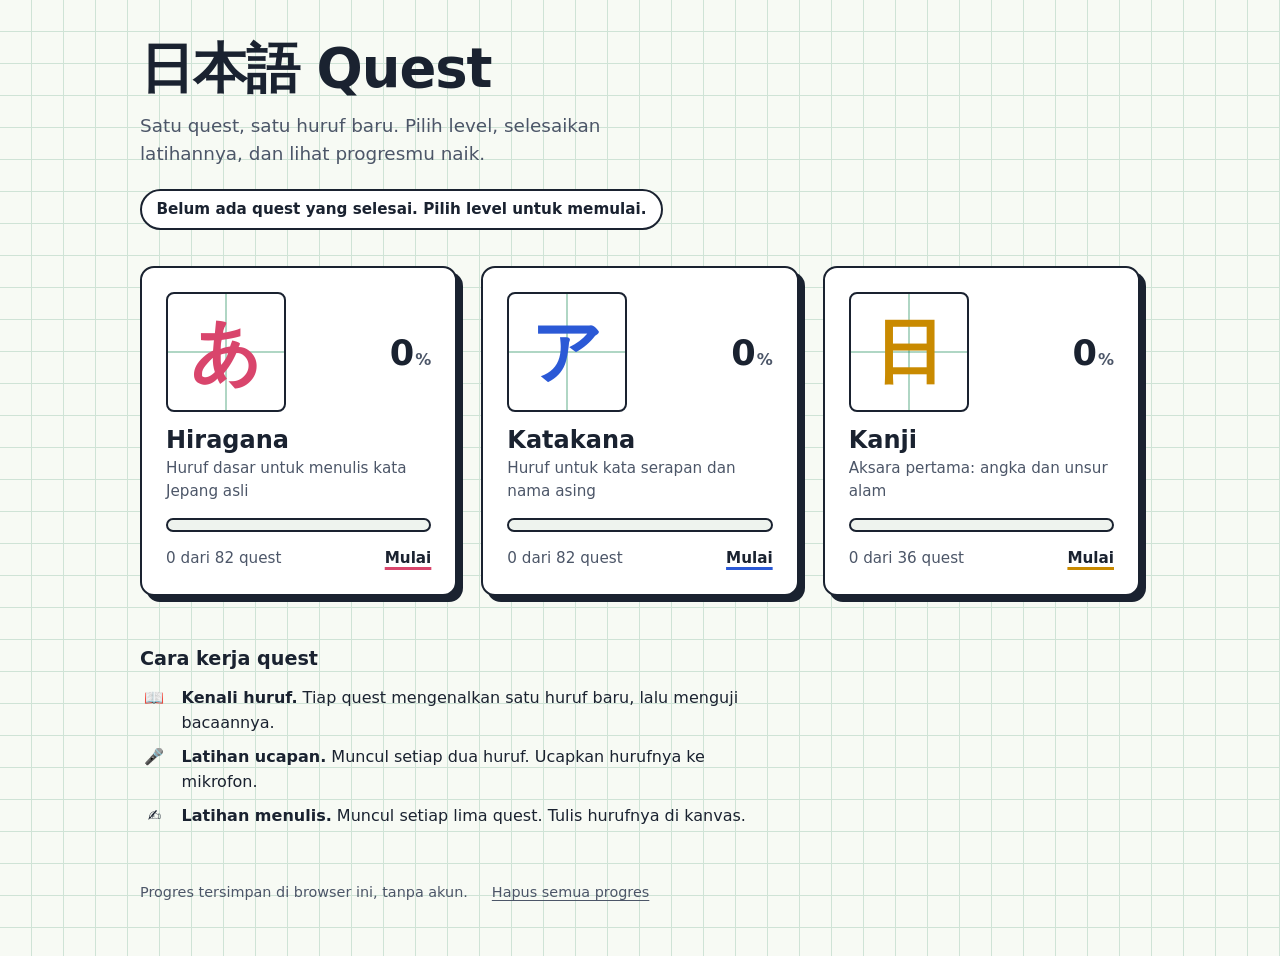
==== quest.html @ f3e1955c "Upload lewat termux" ====
<!doctype html>
<html lang="id">
<head>
  <meta charset="utf-8">
  <meta name="viewport" content="width=device-width, initial-scale=1">
  <title>Quest: Nihongo Quest</title>
  <meta name="theme-color" content="#f7faf4">
  <link rel="icon" href="data:image/svg+xml,%3Csvg xmlns='http://www.w3.org/2000/svg' viewBox='0 0 64 64'%3E%3Crect width='64' height='64' rx='14' fill='%23d9456c'/%3E%3Ctext x='32' y='47' font-size='42' text-anchor='middle' fill='white'%3E%E3%81%82%3C/text%3E%3C/svg%3E">
  <link rel="stylesheet" href="css/style.css">
</head>
<body class="page-quest">
  <div class="quest-shell">
    <header class="topbar">
      <a class="back" href="index.html" aria-label="Kembali ke Dashboard"><span aria-hidden="true">←</span> Dashboard</a>
      <h1 class="quest-title" id="levelTitle">Memuat</h1>
      <span class="counter" id="counter" aria-live="polite"></span>
    </header>

    <div class="progress" id="progressBar" role="progressbar" aria-label="Progres level" aria-valuemin="0" aria-valuemax="100" aria-valuenow="0">
      <div class="progress-fill" id="progressFill"></div>
    </div>

    <ol class="path" id="path" aria-label="Peta quest"></ol>

    <main class="stage" id="stage"></main>
  </div>

  <noscript><p class="noscript">Nihongo Quest membutuhkan JavaScript. Aktifkan JavaScript di browser lalu muat ulang halaman.</p></noscript>

  <script src="js/data.js"></script>
  <script src="js/ui.js"></script>
  <script src="js/storage.js"></script>
  <script src="js/checkers.js"></script>
  <script src="js/quests.js"></script>
  <script src="js/quest.js"></script>
</body>
</html>
---- css/style.css ----
/*
 * Nihongo Quest — gaya kertas latihan menulis (genkōyōshi).
 * Satu hal yang dibuat menonjol: kotak huruf berpanduan silang di setiap kartu level.
 * Semuanya selain itu sengaja tenang.
 */
:root {
  --paper: #f7faf4;
  --grid: #cfe3d6;
  --card: #ffffff;
  --ink: #1a2230;
  --ink-soft: #4c5668;
  --ink-faint: #8791a1;
  --line: #1a2230;
  --ok: #1b8a57;
  --ok-bg: #e2f5ea;
  --bad: #d23b3b;
  --bad-bg: #fdeaea;
  --accent: #d9456c;
  --radius: 14px;
  --font-ui: ui-rounded, "Hiragino Maru Gothic ProN", "Segoe UI", system-ui, -apple-system, Roboto, "Noto Sans", sans-serif;
  --font-jp: "Hiragino Sans", "Hiragino Kaku Gothic ProN", "Yu Gothic", "YuGothic", "Meiryo", "Noto Sans JP", "Noto Sans CJK JP", "Source Han Sans", sans-serif;
}

*, *::before, *::after { box-sizing: border-box; }
html { -webkit-text-size-adjust: 100%; }
body {
  margin: 0;
  min-height: 100vh;
  font-family: var(--font-ui);
  font-size: 1rem;
  line-height: 1.55;
  color: var(--ink);
  background-color: var(--paper);
  /* kertas kotak-kotak ala buku latihan menulis */
  background-image:
    linear-gradient(var(--grid) 1px, transparent 1px),
    linear-gradient(90deg, var(--grid) 1px, transparent 1px);
  background-size: 32px 32px;
  background-position: -1px -1px;
}
[lang="ja"] { font-family: var(--font-jp); }
a { color: inherit; }
button { font: inherit; color: inherit; cursor: pointer; }
:focus-visible { outline: 3px solid var(--accent); outline-offset: 3px; }
.visually-hidden { position: absolute; width: 1px; height: 1px; overflow: hidden; clip: rect(0 0 0 0); white-space: nowrap; }
.noscript { max-width: 36rem; margin: 2rem auto; padding: 1rem; background: var(--card); border: 2px solid var(--ink); border-radius: var(--radius); }

/* ---------- Tombol ---------- */
.btn {
  display: inline-flex; align-items: center; justify-content: center; gap: .5rem;
  min-height: 48px; padding: .6rem 1.4rem;
  border: 2px solid var(--ink); border-radius: 12px;
  background: var(--card); font-weight: 700; text-decoration: none;
  box-shadow: 0 3px 0 var(--ink);
  transition: transform .1s, box-shadow .1s;
}
.btn:hover { transform: translateY(-1px); box-shadow: 0 4px 0 var(--ink); }
.btn:active { transform: translateY(3px); box-shadow: 0 0 0 var(--ink); }
.btn.primary { background: var(--accent); color: #fff; }
.btn.ghost { background: var(--card); }
.btn:disabled { opacity: .45; cursor: not-allowed; transform: none; box-shadow: 0 3px 0 var(--ink); }
.link-btn { background: none; border: 0; padding: .25rem; text-decoration: underline; text-underline-offset: 3px; color: var(--ink-soft); }
.link-btn:hover { color: var(--ink); }

/* ================= DASHBOARD ================= */
.shell { max-width: 1040px; margin: 0 auto; padding: 2.5rem 1.25rem 3rem; }

.hero { max-width: 40rem; margin-bottom: 2.25rem; }
.brand { margin: 0; font-size: clamp(2.2rem, 6vw, 3.4rem); line-height: 1.05; letter-spacing: -.02em; }
.brand [lang="ja"] { font-weight: 800; }
.lead { margin: .9rem 0 0; font-size: 1.15rem; color: var(--ink-soft); max-width: 34rem; }
.stats {
  display: inline-block; margin: 1.25rem 0 0; padding: .45rem .9rem;
  background: var(--card); border: 2px solid var(--ink); border-radius: 999px;
  font-size: .95rem; font-weight: 600;
}

.levels { list-style: none; margin: 0; padding: 0; display: grid; gap: 1.5rem; grid-template-columns: 1fr; }

.level-card {
  position: relative; display: grid; gap: .9rem 1.1rem; align-items: center;
  grid-template-columns: 96px 1fr auto;
  grid-template-areas: "cell body pct" "bar bar bar" "meta meta meta";
  padding: 1.25rem; height: 100%;
  background: var(--card); border: 2px solid var(--ink); border-radius: var(--radius);
  box-shadow: 6px 6px 0 var(--ink); text-decoration: none; color: inherit;
  transition: transform .15s, box-shadow .15s;
}
.level-card:hover, .level-card:focus-visible { transform: translate(-2px, -2px); box-shadow: 8px 8px 0 var(--accent); }
.level-card:active { transform: translate(3px, 3px); box-shadow: 3px 3px 0 var(--ink); }

/* kotak huruf bergaya kertas latihan: garis silang putus-putus + huruf berwarna */
.cell {
  grid-area: cell; position: relative; display: grid; place-items: center;
  width: 96px; height: 96px;
  font-size: 3.4rem; font-weight: 700; line-height: 1; color: var(--accent);
  background:
    linear-gradient(to right, transparent calc(50% - 1px), rgba(27, 138, 87, .35) calc(50% - 1px) calc(50% + 1px), transparent calc(50% + 1px)),
    linear-gradient(to bottom, transparent calc(50% - 1px), rgba(27, 138, 87, .35) calc(50% - 1px) calc(50% + 1px), transparent calc(50% + 1px)),
    #fff;
  border: 2px solid var(--ink); border-radius: 8px;
}
.level-body { grid-area: body; display: grid; gap: .15rem; min-width: 0; }
.level-name { font-size: 1.5rem; font-weight: 800; line-height: 1.15; }
.level-desc { color: var(--ink-soft); font-size: .95rem; }
.pct { grid-area: pct; font-size: 2.2rem; font-weight: 800; line-height: 1; font-variant-numeric: tabular-nums; }
.pct small { font-size: 1rem; margin-left: 1px; color: var(--ink-soft); }

.bar { grid-area: bar; display: block; height: 14px; border: 2px solid var(--ink); border-radius: 999px; background: #eef3ee; overflow: hidden; }
.bar-fill { display: block; height: 100%; width: 0; background: var(--accent); transition: width .7s cubic-bezier(.2, .8, .2, 1); }

.level-meta { grid-area: meta; display: flex; justify-content: space-between; gap: 1rem; font-size: .95rem; color: var(--ink-soft); }
.cta { font-weight: 800; color: var(--ink); text-decoration: underline; text-decoration-color: var(--accent); text-decoration-thickness: 3px; text-underline-offset: 4px; }

.badge {
  position: absolute; top: -13px; right: 14px; padding: .15rem .7rem;
  background: var(--ink); color: #fff; border-radius: 999px; font-size: .8rem; font-weight: 700;
}

.howto { margin-top: 3rem; max-width: 40rem; }
.howto h2 { margin: 0 0 .75rem; font-size: 1.2rem; }
.howto ul { list-style: none; margin: 0; padding: 0; display: grid; gap: .6rem; }
.howto li { display: flex; gap: .8rem; align-items: baseline; }
.mark { flex: none; width: 1.8rem; text-align: center; }

.foot { margin-top: 3rem; display: flex; flex-wrap: wrap; gap: .5rem 1.25rem; align-items: center; color: var(--ink-soft); font-size: .9rem; }
.foot p { margin: 0; }

@media (min-width: 900px) {
  .levels { grid-template-columns: repeat(3, 1fr); }
  .level-card {
    grid-template-columns: 1fr auto;
    grid-template-areas: "cell pct" "body body" "bar bar" "meta meta";
    padding: 1.5rem;
  }
  .cell { width: 120px; height: 120px; font-size: 4.4rem; }
}

/* ================= QUEST ================= */
.quest-shell { max-width: 640px; margin: 0 auto; padding: 1rem 1rem 3rem; }

.topbar { display: grid; grid-template-columns: 1fr auto 1fr; align-items: center; gap: .5rem; margin-bottom: .75rem; }
.back { justify-self: start; display: inline-flex; gap: .4rem; padding: .4rem .7rem; margin-left: -.7rem; border-radius: 10px; font-weight: 700; text-decoration: none; }
.back:hover { background: rgba(26, 34, 48, .08); }
.quest-title { margin: 0; font-size: 1.15rem; font-weight: 800; }
.counter { justify-self: end; font-size: .9rem; font-weight: 700; color: var(--ink-soft); font-variant-numeric: tabular-nums; }

.progress { height: 14px; border: 2px solid var(--ink); border-radius: 999px; background: #fff; overflow: hidden; }
.progress-fill { height: 100%; width: 0; background: var(--accent); transition: width .5s cubic-bezier(.2, .8, .2, 1); }

.path {
  position: relative; display: flex; gap: .4rem; list-style: none; margin: .9rem 0 1.25rem; padding: .35rem .1rem .6rem;
  overflow-x: auto; scrollbar-width: thin;
}
.chip {
  flex: none; display: grid; place-items: center; width: 38px; height: 38px;
  border: 2px solid var(--ink-faint); border-radius: 8px; background: #fff; color: var(--ink-faint);
  font-size: 1.05rem; font-weight: 700; line-height: 1; user-select: none;
}
.chip.speak, .chip.write { border-radius: 50%; font-size: .95rem; }
.chip.done { border-color: var(--ok); background: var(--ok-bg); color: var(--ok); }
.chip.current { border-color: var(--ink); color: var(--ink); background: #fff; box-shadow: 0 3px 0 var(--accent); transform: translateY(-2px); }
.chip.current.done { color: var(--ok); }

.stage { outline: none; }
.card {
  position: relative; padding: 1.5rem 1.25rem 1.5rem; text-align: center;
  background: var(--card); border: 2px solid var(--ink); border-radius: var(--radius); box-shadow: 6px 6px 0 var(--ink);
}
.kicker { margin: 0 0 .25rem; font-weight: 700; color: var(--accent); }

/* huruf besar di kotak berpanduan silang */
.glyph {
  position: relative; display: grid; place-items: center; width: min(62vw, 220px); aspect-ratio: 1; margin: .5rem auto 1rem;
  font-size: min(36vw, 132px); line-height: 1; font-weight: 600; color: var(--ink);
  background:
    linear-gradient(to right, transparent calc(50% - 1px), rgba(27, 138, 87, .3) calc(50% - 1px) calc(50% + 1px), transparent calc(50% + 1px)),
    linear-gradient(to bottom, transparent calc(50% - 1px), rgba(27, 138, 87, .3) calc(50% - 1px) calc(50% + 1px), transparent calc(50% + 1px)),
    #fff;
  border: 2px solid var(--ink); border-radius: 10px;
}
.glyph.small { width: 120px; font-size: 72px; margin-bottom: .75rem; }

.meaning { display: grid; gap: .1rem; margin: 0 0 1rem; }
.meaning strong { font-size: 1.9rem; line-height: 1.2; }
.meaning span { color: var(--ink-soft); }
.meaning.inline { margin-bottom: 1rem; }
.meaning.inline strong { font-size: 1.3rem; }
.question { margin: 0 0 1rem; font-size: 1.3rem; line-height: 1.3; }
.tip { margin: 1rem auto 0; max-width: 28rem; color: var(--ink-soft); font-size: .95rem; }

.actions { display: flex; flex-wrap: wrap; justify-content: center; gap: .75rem; margin-top: 1rem; }
.actions.stack { flex-direction: column; align-items: stretch; max-width: 20rem; margin-inline: auto; }

/* ---------- Pilihan jawaban ---------- */
.options { display: grid; grid-template-columns: 1fr 1fr; gap: .8rem; margin-top: .5rem; }
.option {
  position: relative; display: flex; align-items: center; justify-content: center; min-height: 72px; padding: .6rem .8rem;
  background: var(--card); border: 3px solid var(--ink); border-radius: 12px; box-shadow: 0 3px 0 var(--ink);
  font-size: 1.25rem; font-weight: 800; transition: transform .1s, box-shadow .1s, border-color .15s, background-color .15s;
}
.option:hover { transform: translateY(-1px); box-shadow: 0 4px 0 var(--ink); }
.opt-key { position: absolute; left: 8px; top: 5px; font-size: .75rem; font-weight: 700; color: var(--ink-faint); }
.opt-label { line-height: 1.2; }
.options.locked .option { pointer-events: none; }
.option.dim { opacity: .4; }
.option.correct { border-color: var(--ok); background: var(--ok-bg); box-shadow: 0 3px 0 var(--ok); opacity: 1; }
.option.wrong { border-color: var(--bad); background: var(--bad-bg); box-shadow: 0 3px 0 var(--bad); animation: shake .45s; }
.options.shuffled .option { animation: rise .35s both; animation-delay: var(--d, 0ms); }

/* ---------- Centang animasi ---------- */
.tick {
  position: absolute; top: -14px; right: -10px; width: 34px; height: 34px; display: none;
  transform: scale(0); pointer-events: none;
}
.tick svg { width: 100%; height: 100%; display: block; }
.tick circle { fill: var(--ok); }
.tick path { fill: none; stroke: #fff; stroke-width: 5; stroke-linecap: round; stroke-linejoin: round; stroke-dasharray: 1; stroke-dashoffset: 1; }
.tick.big { width: 56px; height: 56px; top: -20px; right: -14px; }
.correct > .tick { display: block; animation: pop .4s cubic-bezier(.2, 1.5, .4, 1) forwards; }
.correct > .tick path { animation: draw .45s .12s ease-out forwards; }

/* ---------- Umpan balik ---------- */
.feedback { min-height: 1.5rem; margin-top: 1rem; font-weight: 700; }
.feedback.ok { color: var(--ok); }
.feedback.bad { color: var(--bad); }
.next { margin-top: 1rem; min-width: 12rem; }

/* ---------- Ucapan ---------- */
.mic-wrap { position: relative; display: inline-block; margin-top: 1.25rem; padding: .5rem; border: 3px solid transparent; border-radius: 22px; }
.mic-wrap.correct { border-color: var(--ok); background: var(--ok-bg); }
.mic {
  display: grid; place-items: center; gap: .15rem; width: 132px; height: 132px; padding: .5rem;
  background: var(--accent); color: #fff; border: 2px solid var(--ink); border-radius: 50%; box-shadow: 0 4px 0 var(--ink);
}
.mic:disabled { opacity: .45; cursor: not-allowed; }
.mic-icon { font-size: 2.4rem; line-height: 1; }
.mic-label { font-size: .85rem; font-weight: 700; line-height: 1.2; }
.mic.listening { animation: pulse 1.2s infinite; }
.mic-status { min-height: 1.5rem; margin: .9rem 0 0; color: var(--ink-soft); }
.heard { min-height: 1.4rem; margin: .25rem 0 0; font-weight: 600; }

/* ---------- Menulis ---------- */
.canvas-wrap {
  position: relative; width: min(100%, 380px); aspect-ratio: 1; margin: 0 auto;
  background: #fffffa; border: 3px solid var(--ink); border-radius: 16px; touch-action: none;
}
.canvas-wrap canvas { position: absolute; inset: 0; width: 100%; height: 100%; border-radius: 13px; }
.canvas-wrap .ink { cursor: crosshair; touch-action: none; }
.canvas-wrap.correct { border-color: var(--ok); box-shadow: 0 0 0 5px var(--ok-bg); }
.canvas-wrap.wrong { animation: shake .45s; }

.done-card .glyph { color: var(--accent); }

/* ---------- Animasi ---------- */
@keyframes pop { from { transform: scale(0); } to { transform: scale(1); } }
@keyframes draw { to { stroke-dashoffset: 0; } }
@keyframes shake { 0%, 100% { transform: translateX(0); } 20% { transform: translateX(-7px); } 40% { transform: translateX(7px); } 60% { transform: translateX(-5px); } 80% { transform: translateX(5px); } }
@keyframes rise { from { opacity: 0; transform: translateY(10px) scale(.96); } to { opacity: 1; transform: none; } }
@keyframes pulse { 0% { box-shadow: 0 4px 0 var(--ink), 0 0 0 0 rgba(217, 69, 108, .55); } 100% { box-shadow: 0 4px 0 var(--ink), 0 0 0 24px rgba(217, 69, 108, 0); } }

@media (prefers-reduced-motion: reduce) {
  *, *::before, *::after { animation-duration: .01ms !important; animation-delay: 0ms !important; transition-duration: .01ms !important; }
}

@media (max-width: 420px) {
  .options { gap: .6rem; }
  .level-card { grid-template-columns: 84px 1fr auto; }
  .cell { width: 84px; height: 84px; font-size: 3rem; }
}
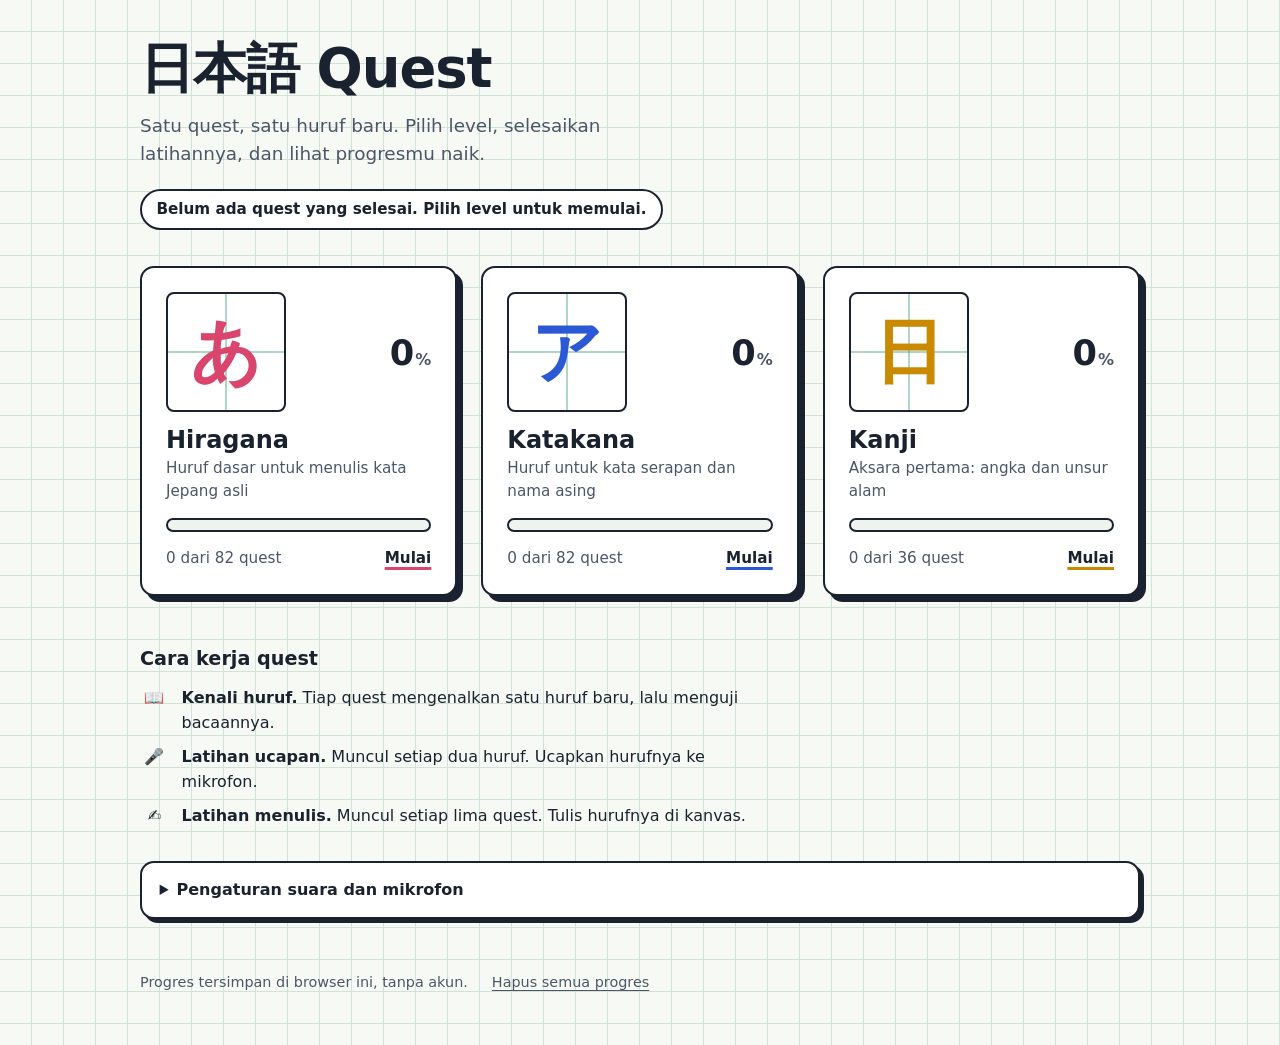
==== commit 8b3afaef: "Reset dan timpa seluruh file" ====
--- a/quest.html
+++ b/quest.html
@@ -23,6 +23,8 @@
     <ol class="path" id="path" aria-label="Peta quest"></ol>
 
     <main class="stage" id="stage"></main>
+
+    <div class="panel-slot" id="voicePanel"></div>
   </div>
 
   <noscript><p class="noscript">Nihongo Quest membutuhkan JavaScript. Aktifkan JavaScript di browser lalu muat ulang halaman.</p></noscript>
@@ -32,6 +34,9 @@
   <script src="js/storage.js"></script>
   <script src="js/checkers.js"></script>
   <script src="js/quests.js"></script>
+  <script src="js/voice.js"></script>
+  <script src="js/mic.js"></script>
+  <script src="js/panel.js"></script>
   <script src="js/quest.js"></script>
 </body>
 </html>
--- a/css/style.css
+++ b/css/style.css
@@ -268,3 +268,30 @@
   .level-card { grid-template-columns: 84px 1fr auto; }
   .cell { width: 84px; height: 84px; font-size: 3rem; }
 }
+
+/* ================= PANEL SUARA DAN MIKROFON ================= */
+.panel-slot { margin-top: 2rem; }
+.panel { background: var(--card); border: 2px solid var(--ink); border-radius: var(--radius); box-shadow: 4px 4px 0 var(--ink); }
+.panel > summary { padding: .9rem 1.1rem; font-weight: 800; cursor: pointer; list-style-position: inside; border-radius: var(--radius); }
+.panel[open] > summary { border-bottom: 2px solid var(--ink); border-bottom-left-radius: 0; border-bottom-right-radius: 0; }
+.panel-body { display: grid; gap: 1.5rem; padding: 1.1rem; }
+.group { display: grid; gap: .75rem; }
+.group h3 { margin: 0; font-size: 1.05rem; }
+.field { display: grid; grid-template-columns: 7rem 1fr 3.5rem; gap: .5rem; align-items: center; }
+.field label { font-weight: 600; }
+.field select { grid-column: 2 / 4; min-height: 40px; padding: .3rem .5rem; font: inherit; border: 2px solid var(--ink); border-radius: 8px; background: #fff; }
+.field input[type="range"] { width: 100%; accent-color: var(--accent); }
+.field output { font-variant-numeric: tabular-nums; text-align: right; color: var(--ink-soft); }
+.field.check { grid-template-columns: auto 1fr; }
+.field.check input { width: 20px; height: 20px; accent-color: var(--accent); }
+.note { margin: 0; color: var(--ink-soft); font-size: .9rem; }
+.actions.left { justify-content: flex-start; margin-top: 0; }
+.file-status { list-style: none; margin: 0; padding: 0; display: grid; gap: .2rem; font-size: .9rem; color: var(--ink-soft); }
+.file-status li::before { content: "•"; margin-right: .5rem; }
+.file-status li.on { color: var(--ok); font-weight: 700; }
+.meter { height: 14px; border: 2px solid var(--ink); border-radius: 999px; background: #eef3ee; overflow: hidden; }
+.meter-fill { height: 100%; width: 0; background: var(--ok); transition: width .08s linear; }
+.verdict[data-level="silent"] { color: var(--bad); font-weight: 700; }
+.verdict[data-level="quiet"] { color: #9a6a00; font-weight: 700; }
+.verdict[data-level="good"] { color: var(--ok); font-weight: 700; }
+@media (max-width: 420px) { .field { grid-template-columns: 5.5rem 1fr 3rem; } }
